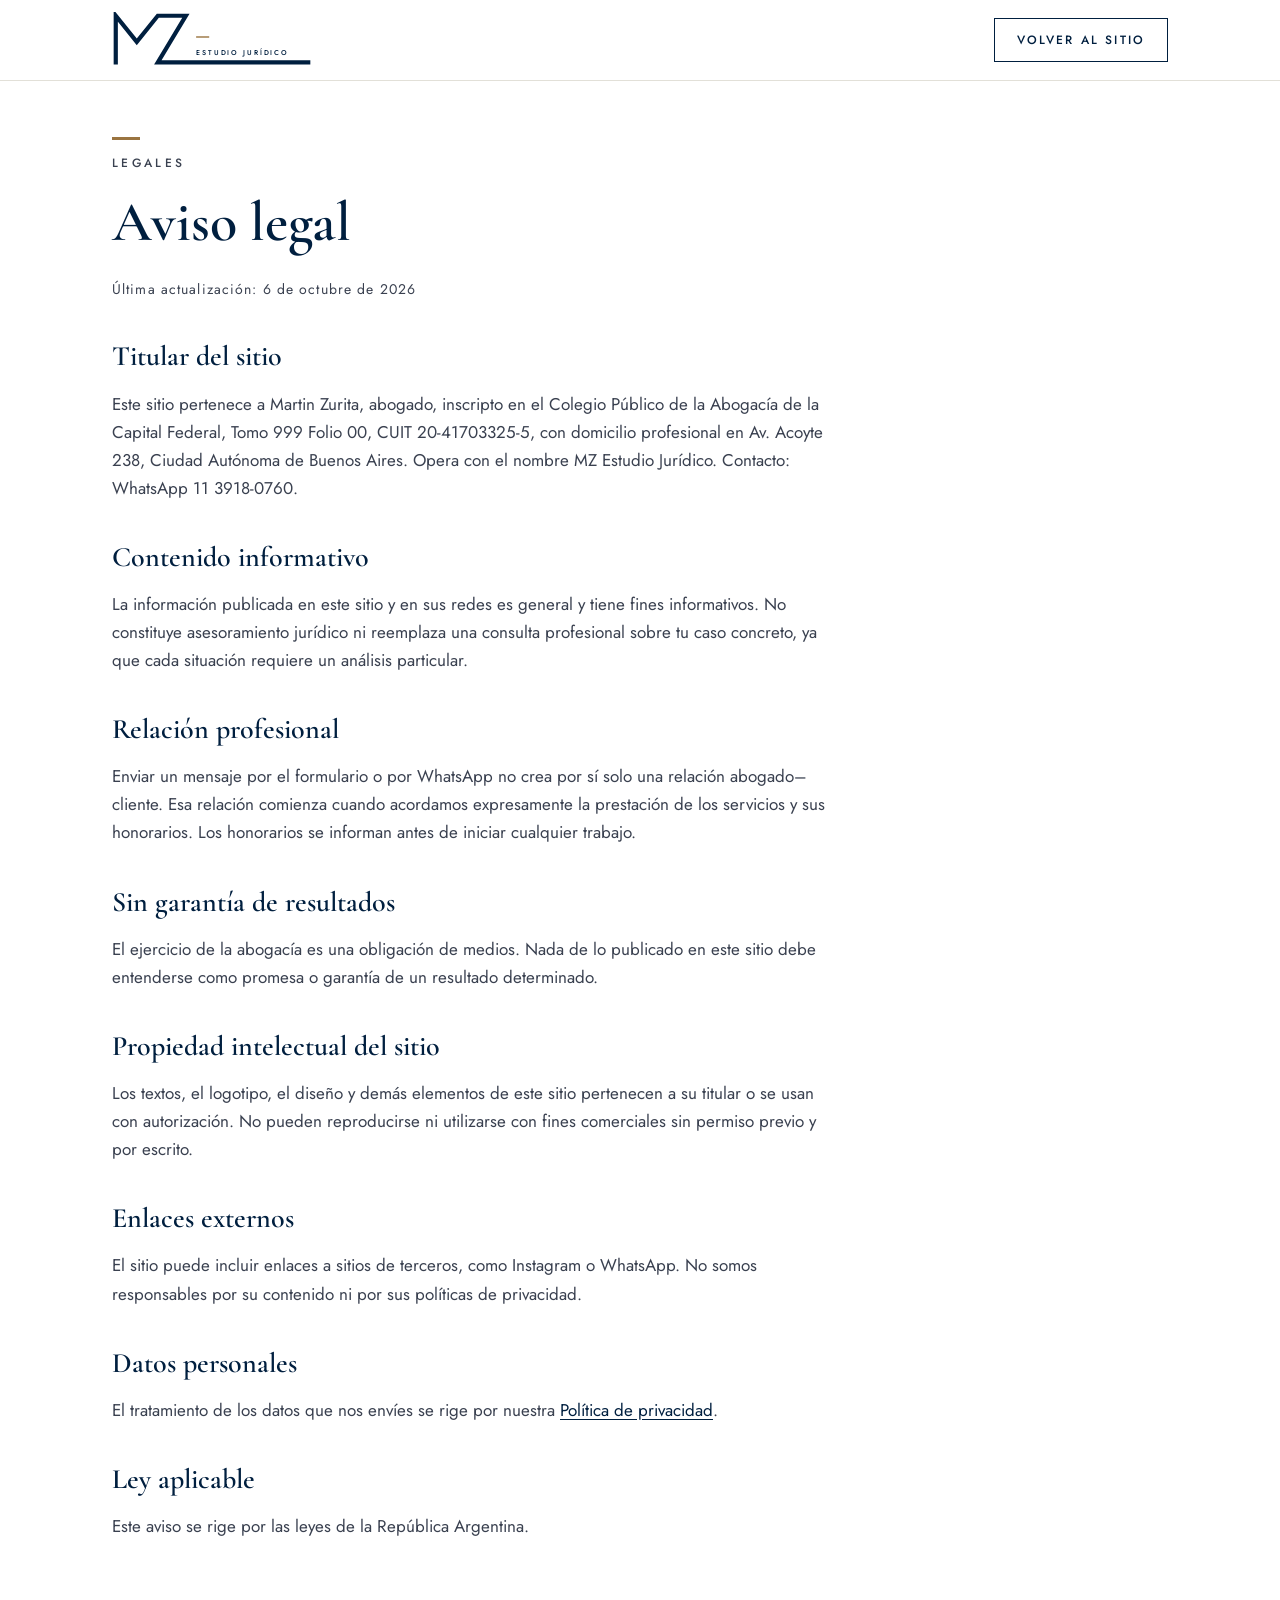
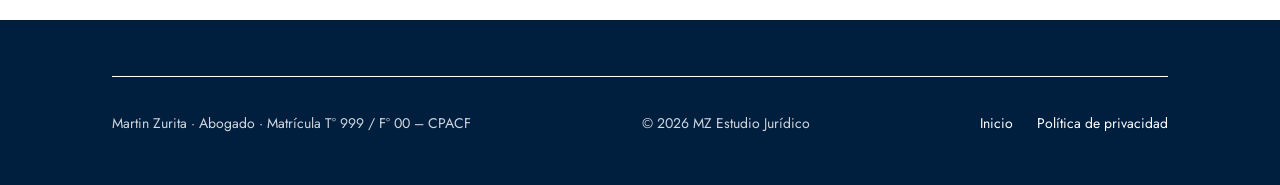
==== aviso-legal.html @ 4fa92b35 "Add files via upload" ====
<!doctype html>
<html lang="es-AR">
<head>
<meta charset="utf-8">
<meta name="viewport" content="width=device-width, initial-scale=1, viewport-fit=cover">
<title>Aviso legal · MZ Estudio Jurídico</title>
<meta name="description" content="Aviso legal y condiciones de uso del sitio de MZ Estudio Jurídico, de Martin Zurita, abogado en la Ciudad Autónoma de Buenos Aires.">
<link rel="canonical" href="https://mzestudiojuridico.com.ar/aviso-legal.html">
<meta name="theme-color" content="#001F3F">
<meta property="og:title" content="Aviso legal · MZ Estudio Jurídico">
<meta property="og:image" content="https://mzestudiojuridico.com.ar/og-image.png">
<link rel="icon" href="favicon.svg" type="image/svg+xml">
<link rel="apple-touch-icon" href="apple-touch-icon.png">
<link rel="preconnect" href="https://fonts.googleapis.com">
<link rel="preconnect" href="https://fonts.gstatic.com" crossorigin>
<link rel="stylesheet" href="https://fonts.googleapis.com/css2?family=Cormorant+Garamond:ital,wght@0,500;0,600;1,500&family=Jost:wght@400;500&display=swap">
<link rel="stylesheet" href="css/styles.css">
</head>
<body>
<a class="skip" href="#contenido">Saltar al contenido</a>

<header class="header">
  <div class="contenedor header__fila">
    <a class="header__logo" href="index.html" aria-label="MZ Estudio Jurídico, ir al inicio">
      <svg viewBox="-8 -8 428 120" aria-hidden="true" focusable="false">
        <polyline points="0,100 0,0 45,56 90,0 150,0 90,100 412,100" fill="none" stroke="currentColor" stroke-width="9" stroke-linejoin="miter" stroke-linecap="square"></polyline>
        <text x="172" y="84" fill="currentColor" style="font-family: 'Jost', 'Century Gothic', sans-serif; font-size: 15px; font-weight: 500; letter-spacing: 4px">ESTUDIO JURÍDICO</text>
        <rect x="172" y="44" width="28" height="3" fill="#9A7440"></rect>
      </svg>
    </a>
    <div class="header__nav-wrap">
      <a class="btn btn--borde" href="index.html">Volver al sitio</a>
    </div>
  </div>
</header>

<main id="contenido" class="legal">
  <div class="contenedor">
    <article class="legal__cuerpo">
      <p class="rotulo">Legales</p>
      <h1>Aviso legal</h1>
      <p class="actualizado">Última actualización: 6 de octubre de 2026</p>

      <h2>Titular del sitio</h2>
      <p>Este sitio pertenece a Martin Zurita, abogado, inscripto en el Colegio Público de la Abogacía de la Capital Federal, Tomo 999 Folio 00, CUIT 20-41703325-5, con domicilio profesional en Av. Acoyte 238, Ciudad Autónoma de Buenos Aires. Opera con el nombre MZ Estudio Jurídico. Contacto: WhatsApp 11 3918-0760.</p>

      <h2>Contenido informativo</h2>
      <p>La información publicada en este sitio y en sus redes es general y tiene fines informativos. No constituye asesoramiento jurídico ni reemplaza una consulta profesional sobre tu caso concreto, ya que cada situación requiere un análisis particular.</p>

      <h2>Relación profesional</h2>
      <p>Enviar un mensaje por el formulario o por WhatsApp no crea por sí solo una relación abogado–cliente. Esa relación comienza cuando acordamos expresamente la prestación de los servicios y sus honorarios. Los honorarios se informan antes de iniciar cualquier trabajo.</p>

      <h2>Sin garantía de resultados</h2>
      <p>El ejercicio de la abogacía es una obligación de medios. Nada de lo publicado en este sitio debe entenderse como promesa o garantía de un resultado determinado.</p>

      <h2>Propiedad intelectual del sitio</h2>
      <p>Los textos, el logotipo, el diseño y demás elementos de este sitio pertenecen a su titular o se usan con autorización. No pueden reproducirse ni utilizarse con fines comerciales sin permiso previo y por escrito.</p>

      <h2>Enlaces externos</h2>
      <p>El sitio puede incluir enlaces a sitios de terceros, como Instagram o WhatsApp. No somos responsables por su contenido ni por sus políticas de privacidad.</p>

      <h2>Datos personales</h2>
      <p>El tratamiento de los datos que nos envíes se rige por nuestra <a href="politica-de-privacidad.html">Política de privacidad</a>.</p>

      <h2>Ley aplicable</h2>
      <p>Este aviso se rige por las leyes de la República Argentina.</p>
    </article>
  </div>
</main>

<footer class="footer sobre-azul">
  <div class="contenedor">
    <div class="footer__abajo">
      <p>Martin Zurita · Abogado · Matrícula T° 999 / F° 00 – CPACF</p>
      <p>© 2026 MZ Estudio Jurídico</p>
      <ul>
        <li><a href="index.html">Inicio</a></li>
        <li><a href="politica-de-privacidad.html">Política de privacidad</a></li>
      </ul>
    </div>
  </div>
</footer>
</body>
</html>
---- css/styles.css ----
/* MZ Estudio Jurídico — estilos del sitio
   Mobile first: base a 375 px, escritorio desde 900 px. Bordes rectos, mucho aire. */

:root {
  --azul: #001F3F;
  --bronce: #9A7440;
  --bronce-claro: #C9A36A;
  --blanco: #FFFFFF;
  --marfil: #F5F4F0;
  --texto-sec: #3A4150;
  --linea: #E2E0D8;
  --linea-azul: rgba(255, 255, 255, 0.24);
  --error: #A3261B;

  --titulos: 'Cormorant Garamond', Garamond, 'Times New Roman', serif;
  --texto: 'Jost', 'Century Gothic', Futura, 'Helvetica Neue', Arial, sans-serif;

  --gutter: 20px;
  --ancho: 1120px;
  --header-h: 68px;
  color-scheme: light;
}

*, *::before, *::after { box-sizing: border-box; }
html { scroll-behavior: smooth; scroll-padding-top: calc(var(--header-h) + 16px); -webkit-text-size-adjust: 100%; }
body {
  margin: 0;
  background: var(--blanco);
  color: var(--azul);
  font-family: var(--texto);
  font-size: 1.0625rem;
  line-height: 1.65;
}
img { max-width: 100%; height: auto; display: block; }
a { color: var(--azul); text-underline-offset: 3px; }
a:hover { color: var(--bronce); }
:focus-visible { outline: 2px solid var(--bronce); outline-offset: 3px; }
h1, h2, h3 { font-family: var(--titulos); font-weight: 500; line-height: 1.08; margin: 0; text-wrap: balance; }
p { margin: 0; }

.skip {
  position: absolute; left: var(--gutter); top: -100px; z-index: 100;
  background: var(--azul); color: var(--blanco); padding: 12px 18px; text-decoration: none;
}
.skip:focus { top: 12px; color: var(--blanco); }

.contenedor { max-width: var(--ancho); margin-inline: auto; padding-inline: var(--gutter); }

/* Rótulos y recursos gráficos */
.rotulo {
  font-family: var(--texto); font-size: 0.75rem; font-weight: 500;
  letter-spacing: 0.28em; text-transform: uppercase; color: var(--texto-sec);
  display: flex; flex-direction: column; gap: 14px; margin: 0;
}
.rotulo::before { content: ""; width: 28px; height: 3px; background: var(--bronce); }
.sobre-azul .rotulo { color: rgba(255, 255, 255, 0.78); }
.sobre-azul .rotulo::before { background: var(--bronce-claro); }

.firma { height: 1.5px; background: var(--azul); border: 0; margin: 0; }
.sobre-azul .firma { background: var(--blanco); }

.punto-lista { list-style: none; margin: 0; padding: 0; display: flex; flex-direction: column; gap: 10px; }
.punto-lista li { display: flex; gap: 14px; }
.punto-lista li::before {
  content: ""; flex: none; width: 7px; height: 7px; background: var(--bronce); margin-top: 0.72em;
}

/* Marcador de contenido a completar: borrar la clase cuando esté el dato real */
.pendiente { color: inherit; background: rgba(201, 163, 106, 0.28); padding: 0 4px; }

/* Botones */
.btn {
  display: inline-flex; align-items: center; justify-content: center; gap: 10px;
  min-height: 48px; padding: 0 24px;
  font: 500 0.8125rem/1 var(--texto); letter-spacing: 0.18em; text-transform: uppercase;
  text-decoration: none; cursor: pointer; border: 1.5px solid var(--azul);
  background: var(--azul); color: var(--blanco);
  transition: background-color .2s ease, color .2s ease, border-color .2s ease;
}
.btn:hover { background: #0B2E54; border-color: #0B2E54; color: var(--blanco); }
.btn--borde { background: transparent; color: var(--azul); }
.btn--borde:hover { background: var(--azul); color: var(--blanco); }
.sobre-azul .btn { background: var(--blanco); border-color: var(--blanco); color: var(--azul); }
.sobre-azul .btn:hover { background: var(--marfil); border-color: var(--marfil); color: var(--azul); }
.sobre-azul .btn--borde { background: transparent; color: var(--blanco); border-color: rgba(255, 255, 255, 0.7); }
.sobre-azul .btn--borde:hover { background: var(--blanco); color: var(--azul); border-color: var(--blanco); }

/* Header */
.header {
  position: sticky; top: 0; z-index: 50;
  background: var(--blanco); border-bottom: 1px solid var(--linea);
}
.header__fila { display: flex; align-items: center; justify-content: space-between; gap: 12px; min-height: var(--header-h); }
.header__logo { display: flex; color: var(--azul); flex-shrink: 1; min-width: 0; }
.header__logo svg { width: 168px; height: auto; display: block; }
.header__nav-wrap { display: flex; align-items: center; gap: 8px; }
.header__nav-wrap .btn { order: 1; min-height: 44px; padding: 0 16px; font-size: 0.75rem; }
.menu-btn { order: 2; }

.menu-btn {
  display: inline-flex; align-items: center; justify-content: center;
  width: 44px; height: 44px; padding: 0; background: transparent; border: 0; color: var(--azul); cursor: pointer;
}
.menu-btn svg { width: 24px; height: 24px; }
.menu-btn .cerrar { display: none; }
.menu-btn[aria-expanded="true"] .abrir { display: none; }
.menu-btn[aria-expanded="true"] .cerrar { display: block; }

.nav { display: none; }
.nav.abierto {
  display: block; position: absolute; left: 0; right: 0; top: 100%;
  background: var(--blanco); border-bottom: 1px solid var(--linea);
}
.nav ul { list-style: none; margin: 0; padding: 8px var(--gutter) 20px; display: flex; flex-direction: column; }
.nav a {
  display: flex; align-items: center; min-height: 52px; border-bottom: 1px solid var(--linea);
  font-size: 0.875rem; letter-spacing: 0.2em; text-transform: uppercase; text-decoration: none; color: var(--azul);
}
.nav a:hover { color: var(--bronce); }

/* Hero */
.hero { background: var(--azul); color: var(--blanco); }
.hero__cuerpo { padding-block: 64px 56px; display: flex; flex-direction: column; gap: 22px; }
.hero h1 { font-size: clamp(2.6rem, 9vw, 5.25rem); font-weight: 500; color: var(--blanco); }
/* Cada frase del título en su propio renglón; si una no entra (celular), se parte pareja y sin palabras colgadas */
.hero h1 .frase, .hero__bajada .frase { display: block; text-wrap: balance; }
.hero h1 em { font-style: italic; color: var(--bronce-claro); }
.hero__bajada { font-size: 1.1875rem; color: rgba(255, 255, 255, 0.86); max-width: 40ch; }
.hero__botones { display: flex; flex-wrap: wrap; gap: 12px; margin-top: 12px; }
.hero__botones .btn { flex: 1 1 220px; }
.hero__base { display: flex; align-items: center; padding-bottom: 40px; }
.hero__base .firma { flex: 1; }
.hero__base span { width: 10px; height: 10px; background: var(--bronce-claro); margin-left: 10px; flex: none; }

/* Secciones */
.seccion { padding-block: 72px; }
.seccion--marfil { background: var(--marfil); }
.seccion__cabeza { display: flex; flex-direction: column; gap: 18px; margin-bottom: 44px; max-width: 680px; }
.seccion__cabeza h2 { font-size: clamp(2.1rem, 6vw, 3.25rem); }
.seccion__cabeza p { color: var(--texto-sec); }

/* Quién soy */
.quien { display: grid; grid-template-columns: minmax(0, 1fr); gap: 40px; }
.quien__foto { margin: 0; aspect-ratio: 4 / 5; width: 100%; max-width: 300px; background: var(--azul); position: relative; overflow: hidden; }
.quien__foto img { width: 100%; height: 100%; object-fit: cover; object-position: center top; }
.quien__foto-vacia {
  position: absolute; inset: 0; display: flex; flex-direction: column; align-items: center; justify-content: center; gap: 16px;
  color: rgba(255, 255, 255, 0.75); font-size: 0.75rem; letter-spacing: 0.24em; text-transform: uppercase;
}
.quien__foto-vacia svg { width: 36%; height: auto; }
.quien__texto { display: flex; flex-direction: column; gap: 22px; min-width: 0; }
.quien__nombre { display: flex; flex-direction: column; gap: 10px; }
.quien__nombre h2 { font-size: clamp(2.5rem, 7vw, 3.75rem); font-weight: 600; }
.quien__titulo { font-size: 0.8125rem; font-weight: 500; letter-spacing: 0.28em; text-transform: uppercase; color: var(--azul); }
.quien__texto p { color: var(--texto-sec); max-width: 62ch; }
.quien__texto .quien__lema { font-family: var(--titulos); font-style: italic; font-size: clamp(1.5rem, 4vw, 1.875rem); line-height: 1.3; color: var(--azul); }
.quien__datos { margin: 8px 0 0; border-top: 1px solid var(--linea); display: grid; grid-template-columns: minmax(0, 1fr); }
.quien__datos div { display: flex; flex-direction: column; gap: 2px; padding-block: 16px; border-bottom: 1px solid var(--linea); }
.quien__datos dt { font-size: 0.75rem; letter-spacing: 0.22em; text-transform: uppercase; color: var(--texto-sec); }
.quien__datos abbr { text-decoration: none; }
.quien__datos dd { margin: 0; font-weight: 500; overflow-wrap: anywhere; }

/* Áreas: grilla que acepta 2, 3 o 4 tarjetas.
   Cada tarjeta usa subgrid con 7 filas (título, descripción, 4 viñetas, link) para que
   títulos, descripciones y cada viñeta arranquen a la misma altura en todas las tarjetas.
   Si una tarjeta nueva tiene otra cantidad de viñetas, ajustar el "span" de abajo. */
.areas { display: grid; grid-template-columns: repeat(auto-fit, minmax(min(100%, 300px), 1fr)); gap: 24px; }
.area {
  border: 1px solid var(--linea); background: var(--blanco); padding: 36px 26px;
  display: grid; grid-row: span 7; grid-template-rows: subgrid; row-gap: 0; min-width: 0;
}
.area h3 { font-size: clamp(1.9rem, 5vw, 2.5rem); font-weight: 600; align-self: start; }
.area > p { color: var(--texto-sec); padding-top: 18px; padding-bottom: 22px; }
.area .punto-lista {
  color: var(--azul); font-size: 1rem;
  display: grid; grid-row: span 4; grid-template-rows: subgrid; row-gap: 10px; align-items: start;
}
.area__link {
  margin-top: 22px; padding-top: 22px; align-self: end; border-top: 1px solid var(--linea);
  display: flex; align-items: center; justify-content: space-between; gap: 12px; min-height: 48px;
  font-size: 0.8125rem; font-weight: 500; letter-spacing: 0.16em; text-transform: uppercase; text-decoration: none;
}
.area__link span[aria-hidden] { font-size: 1.1rem; letter-spacing: 0; transition: transform .2s ease; }
.area__link:hover span[aria-hidden] { transform: translateX(4px); }
.confirmar { font-size: 0.75rem; letter-spacing: 0.12em; color: var(--bronce); text-transform: uppercase; white-space: nowrap; }

/* Cómo trabajo
   Celular (< 768px): columna; número a la izquierda y línea vertical de número a número.
   Desde 768px: 4 columnas con subgrid (número+línea / título / descripción) y línea horizontal. */
.pasos { --sep: 16px; --gap-pasos: 32px; list-style: none; margin: 0; padding: 0; display: grid; grid-template-columns: minmax(0, 1fr); }
.paso {
  display: grid; grid-template-columns: 48px minmax(0, 1fr); grid-template-rows: auto auto;
  column-gap: 20px; align-items: start; padding-bottom: 40px;
}
.paso:last-child { padding-bottom: 0; }
.paso__cabeza {
  grid-column: 1; grid-row: 1 / span 2; align-self: stretch;
  display: flex; flex-direction: column; align-items: center; gap: var(--sep);
}
.paso__num {
  font-family: var(--texto); font-weight: 400; font-size: 2.6rem; line-height: 1; color: var(--bronce);
  font-variant-numeric: lining-nums tabular-nums;
}
.paso__linea {
  position: relative; flex: 1; width: 1.5px; min-height: 24px; background: var(--azul);
  /* llega hasta 16px antes del número siguiente (el padding-bottom del paso es 40px) */
  margin-bottom: calc(var(--sep) - 40px);
}
/* Punto final: separado de la línea por 8px y centrado sobre su eje */
.pasos { --punto: 9px; --aire-punto: 8px; }
.paso:last-child .paso__linea { margin-bottom: calc(var(--punto) + var(--aire-punto)); }
.paso:last-child .paso__linea::after {
  content: ""; position: absolute; left: 50%; bottom: calc(-1 * (var(--punto) + var(--aire-punto)));
  width: var(--punto); height: var(--punto); transform: translateX(-50%); background: var(--bronce);
}
.paso h3 { grid-column: 2; font-size: 1.75rem; font-weight: 600; }
.paso p { grid-column: 2; color: var(--texto-sec); padding-top: 12px; }

@media (min-width: 768px) {
  .pasos { grid-template-columns: repeat(4, minmax(0, 1fr)); grid-template-rows: auto auto auto; column-gap: var(--gap-pasos); align-items: start; }
  .paso { grid-row: span 3; grid-template-columns: minmax(0, 1fr); grid-template-rows: subgrid; row-gap: 0; padding-bottom: 0; }
  .paso__cabeza { grid-row: 1; flex-direction: row; align-items: center; align-self: start; padding-bottom: 24px; }
  .paso__linea {
    flex: 1; width: auto; height: 1.5px; min-height: 0; margin-bottom: 0;
    /* se mete en el espacio entre columnas y termina 16px antes del número siguiente */
    margin-right: calc(var(--sep) - var(--gap-pasos));
  }
  .paso:last-child .paso__linea { margin-right: calc(var(--punto) + var(--aire-punto)); margin-bottom: 0; }
  .paso:last-child .paso__linea::after {
    left: auto; right: calc(-1 * (var(--punto) + var(--aire-punto))); bottom: auto; top: 50%; transform: translateY(-50%);
  }
  .paso h3, .paso p { grid-column: 1; }
  .paso h3 { grid-row: 2; }
  .paso p { grid-row: 3; }
}

/* Contacto */
.contacto { display: grid; grid-template-columns: minmax(0, 1fr); gap: 40px; }
.form { background: var(--blanco); border: 1px solid var(--linea); padding: 28px 20px; display: grid; gap: 22px; grid-template-columns: minmax(0, 1fr); }
.campo { display: flex; flex-direction: column; gap: 8px; min-width: 0; }
.campo label { font-size: 0.75rem; font-weight: 500; letter-spacing: 0.2em; text-transform: uppercase; color: var(--azul); }
.campo label small { font-size: inherit; letter-spacing: 0.1em; text-transform: none; color: var(--texto-sec); font-weight: 400; }
.campo input, .campo select, .campo textarea {
  width: 100%; min-height: 48px; padding: 12px 14px; border-radius: 0;
  font: 400 1rem/1.4 var(--texto); color: var(--azul); background: var(--marfil);
  border: 1px solid var(--linea); border-bottom: 1.5px solid var(--azul);
}
.campo select { appearance: none; background-image: linear-gradient(45deg, transparent 50%, var(--azul) 50%), linear-gradient(135deg, var(--azul) 50%, transparent 50%); background-position: calc(100% - 20px) 50%, calc(100% - 15px) 50%; background-size: 5px 5px; background-repeat: no-repeat; padding-right: 40px; }
.campo textarea { min-height: 140px; resize: vertical; }
.campo input:focus, .campo select:focus, .campo textarea:focus { outline: 2px solid var(--bronce); outline-offset: 0; }
.campo [aria-invalid="true"] { border-bottom-color: var(--error); }
.campo__error { color: var(--error); font-size: 0.875rem; }
.consentimiento { display: grid; grid-template-columns: 24px minmax(0, 1fr); gap: 12px; align-items: start; font-size: 0.9375rem; color: var(--texto-sec); }
.consentimiento input { width: 22px; height: 22px; margin: 2px 0 0; accent-color: var(--azul); }
.consentimiento .campo__error { grid-column: 2; }
.form__enviar { display: flex; flex-direction: column; gap: 14px; }
.form__estado { font-size: 0.9375rem; }
.form__estado--error { color: var(--error); }
.form .btn[disabled] { opacity: 0.6; cursor: progress; }
.exito { display: flex; flex-direction: column; gap: 14px; padding: 8px 0; }
.exito h3 { font-size: 2rem; font-weight: 600; }
.exito p { color: var(--texto-sec); }
.hp { position: absolute; left: -10000px; width: 1px; height: 1px; overflow: hidden; }

.datos { display: flex; flex-direction: column; gap: 28px; }
.datos dl { margin: 0; border-top: 1.5px solid var(--azul); }
.datos dl div { padding-block: 18px; border-bottom: 1px solid var(--linea); display: flex; flex-direction: column; gap: 4px; }
.datos dt { font-size: 0.75rem; letter-spacing: 0.22em; text-transform: uppercase; color: var(--texto-sec); }
.datos dd { margin: 0; font-size: 1.125rem; font-weight: 500; overflow-wrap: anywhere; }
.datos dd a { text-decoration: none; }
.datos dd a:hover { text-decoration: underline; }
.datos .btn { align-self: flex-start; }
.icono { width: 20px; height: 20px; flex: none; }

/* Footer */
.footer { background: var(--azul); color: rgba(255, 255, 255, 0.82); padding-block: 56px 40px; font-size: 0.9375rem; }
.footer a { color: var(--blanco); text-decoration: none; }
.footer a:hover { color: var(--bronce-claro); text-decoration: underline; }
.footer__arriba { display: flex; flex-direction: column; gap: 32px; padding-bottom: 32px; }
.footer__logo svg { width: 220px; height: auto; display: block; color: var(--blanco); }
.footer nav ul { list-style: none; margin: 0; padding: 0; display: flex; flex-wrap: wrap; gap: 4px 28px; }
.footer nav a { display: inline-flex; align-items: center; min-height: 44px; font-size: 0.8125rem; letter-spacing: 0.18em; text-transform: uppercase; }
.footer__abajo { display: flex; flex-direction: column; gap: 10px; padding-top: 24px; border-top: 1.5px solid var(--blanco); font-size: 0.875rem; }
.footer__abajo ul { list-style: none; margin: 0; padding: 0; display: flex; flex-wrap: wrap; gap: 4px 24px; }
.footer__abajo li a { display: inline-flex; min-height: 44px; align-items: center; }

/* WhatsApp flotante (solo celular) */
.wa-flotante {
  position: fixed; right: 16px; bottom: calc(16px + env(safe-area-inset-bottom, 0px)); z-index: 40;
  width: 56px; height: 56px; display: flex; align-items: center; justify-content: center;
  background: var(--azul); color: var(--blanco); border: 1.5px solid var(--blanco);
  box-shadow: 0 4px 14px rgba(0, 31, 63, 0.22);
}
.wa-flotante:hover { color: var(--bronce-claro); }
.wa-flotante svg { width: 26px; height: 26px; }

/* Páginas legales */
.legal { padding-block: 56px 80px; }
.legal__cuerpo { max-width: 720px; display: flex; flex-direction: column; gap: 18px; }
.legal h1 { font-size: clamp(2.4rem, 7vw, 3.5rem); font-weight: 600; margin-bottom: 8px; }
.legal h2 { font-size: 1.75rem; font-weight: 600; margin-top: 22px; }
.legal p, .legal li { color: var(--texto-sec); }
.legal ul { margin: 0; padding-left: 1.2em; display: flex; flex-direction: column; gap: 6px; }
.legal .actualizado { font-size: 0.875rem; letter-spacing: 0.08em; }
.legal .aviso { border-left: 0; border-top: 1.5px solid var(--azul); padding-top: 16px; font-size: 0.9375rem; }

/* Fades al entrar (solo si hay JS y no se pidió reducir movimiento) */
@media (prefers-reduced-motion: no-preference) {
  .js .revelar { transition: opacity .7s ease, transform .7s ease; }
  .js .revelar.oculto { opacity: 0; transform: translateY(14px); }
}
@media (prefers-reduced-motion: reduce) {
  html { scroll-behavior: auto; }
  *, *::before, *::after { transition: none !important; animation: none !important; }
}

/* Tablet y escritorio */
@media (min-width: 600px) {
  :root { --gutter: 32px; }
  .header__logo svg { width: 200px; }
  .form { padding: 36px 32px; grid-template-columns: repeat(2, minmax(0, 1fr)); }
  .campo--ancho, .consentimiento, .form__enviar, .exito { grid-column: 1 / -1; }
  .quien__datos { grid-template-columns: repeat(2, minmax(0, 1fr)); column-gap: 24px; }
  .hero__botones .btn { flex: 0 0 auto; }
  .area { padding: 44px 40px; }
}

@media (min-width: 900px) {
  :root { --header-h: 80px; }
  .menu-btn { display: none; }
  .nav, .nav.abierto { display: block; position: static; border: 0; background: none; }
  .nav ul { flex-direction: row; gap: 30px; padding: 0; }
  .nav a { min-height: 44px; border: 0; font-size: 0.75rem; letter-spacing: 0.18em; }
  .header__fila { gap: 32px; }
  .header__nav-wrap { gap: 32px; }
  .header__nav-wrap .btn { padding: 0 22px; }

  .hero__cuerpo { padding-block: 112px 88px; gap: 28px; }
  .hero__bajada { font-size: 1.375rem; }
  .hero__base { padding-bottom: 56px; }

  .seccion { padding-block: 112px; }
  .seccion__cabeza { margin-bottom: 60px; }

  .quien { grid-template-columns: minmax(0, 4fr) minmax(0, 7fr); gap: 72px; align-items: center; }
  .quien__foto { max-width: 360px; justify-self: center; }

  .contacto { grid-template-columns: minmax(0, 7fr) minmax(0, 4fr); gap: 56px; align-items: start; }

  .footer__arriba { flex-direction: row; justify-content: space-between; align-items: center; }
  .footer__abajo { flex-direction: row; justify-content: space-between; align-items: center; gap: 24px; flex-wrap: wrap; }

  .wa-flotante { display: none; }
}
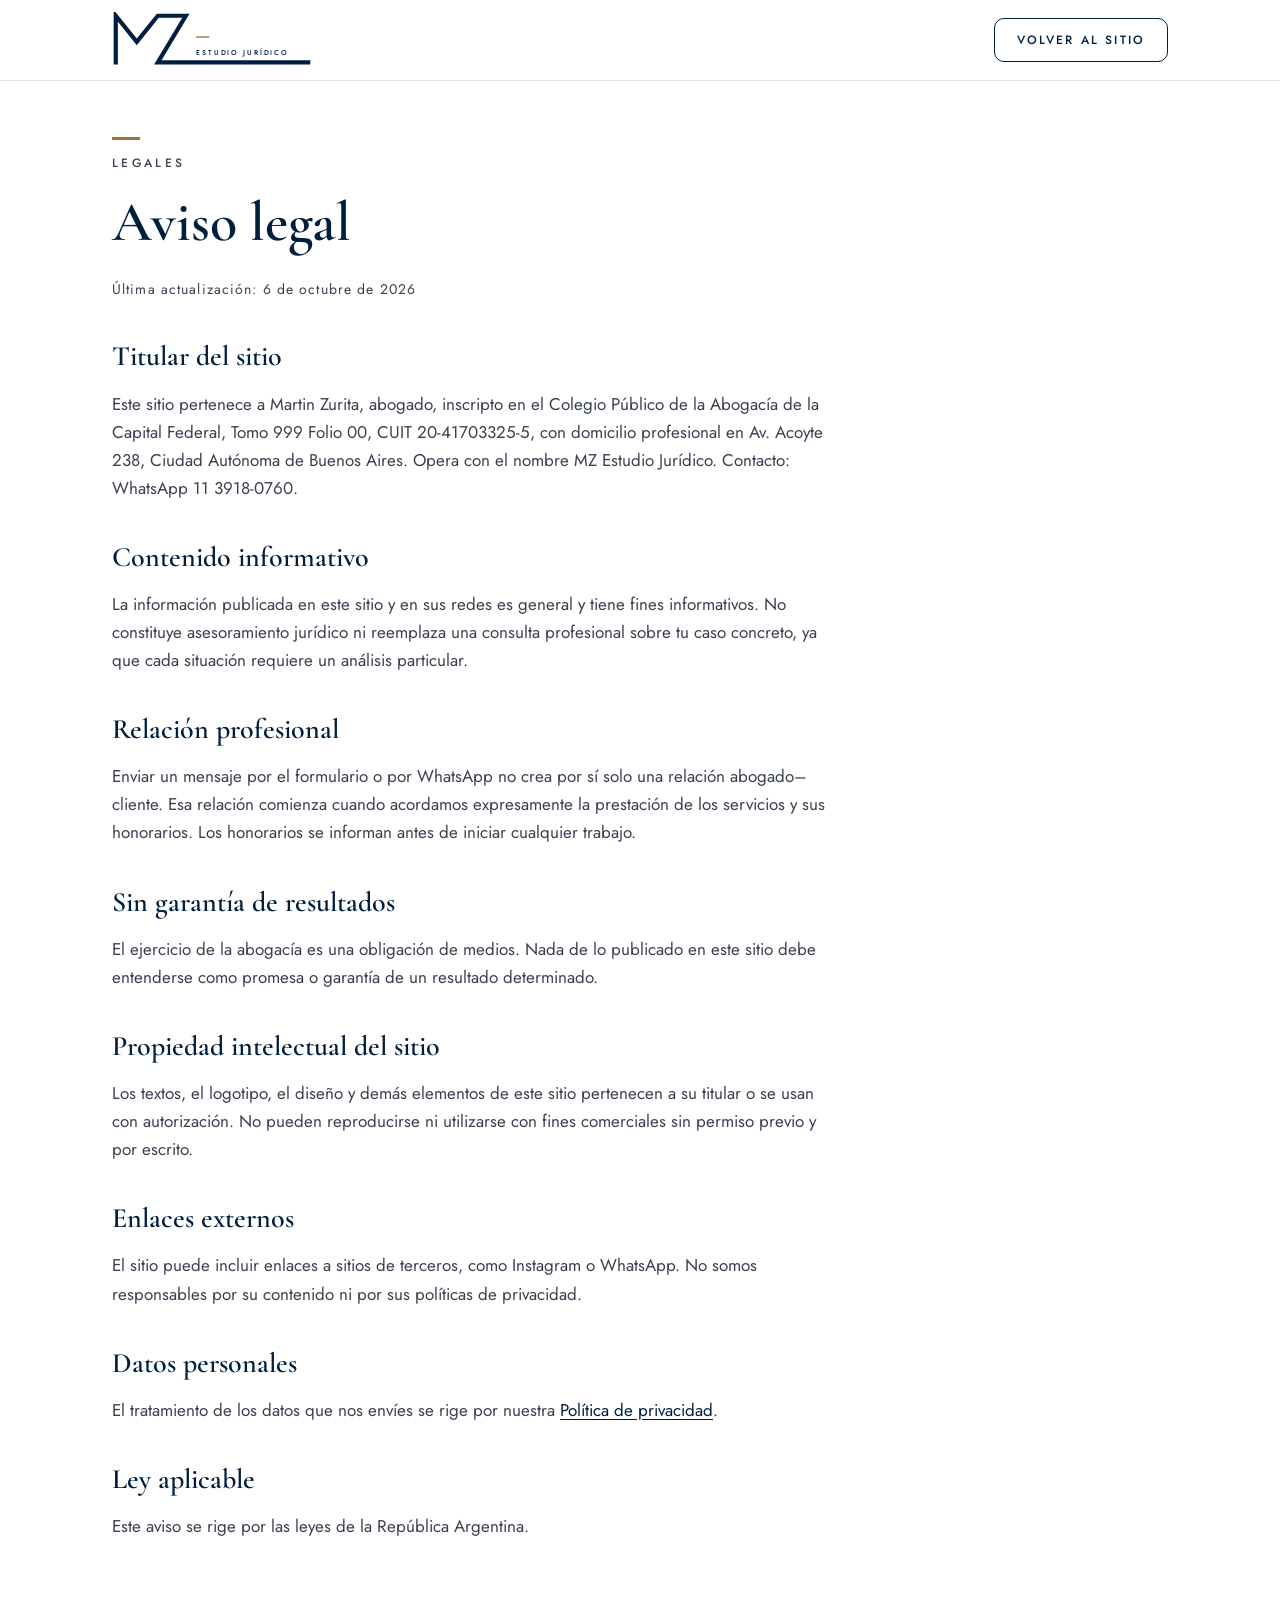
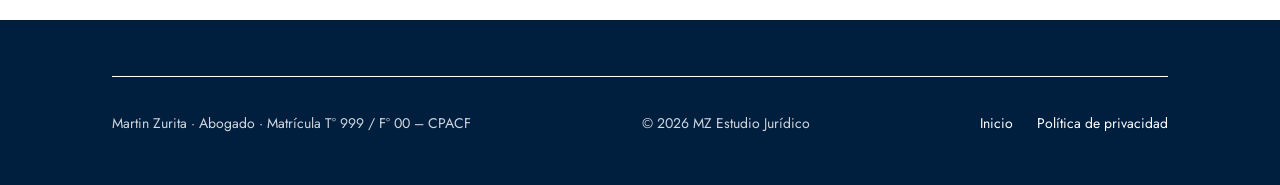
==== commit 532ef8b8: "Add files via upload" ====
--- a/css/styles.css
+++ b/css/styles.css
@@ -141,7 +141,7 @@
 
 /* Quién soy */
 .quien { display: grid; grid-template-columns: minmax(0, 1fr); gap: 40px; }
-.quien__foto { margin: 0; aspect-ratio: 4 / 5; width: 100%; max-width: 300px; background: var(--azul); position: relative; overflow: hidden; }
+.quien__foto { margin: 0; aspect-ratio: 4 / 5; width: 100%; max-width: 270px; background: var(--azul); position: relative; overflow: hidden; }
 .quien__foto img { width: 100%; height: 100%; object-fit: cover; object-position: center top; }
 .quien__foto-vacia {
   position: absolute; inset: 0; display: flex; flex-direction: column; align-items: center; justify-content: center; gap: 16px;
@@ -270,6 +270,24 @@
 .datos dd a { text-decoration: none; }
 .datos dd a:hover { text-decoration: underline; }
 .datos .btn { align-self: flex-start; }
+
+/* Esquinas redondeadas en todo el sitio: botones, tarjetas, foto y formulario.
+   Las franjas de ancho completo (portada, pie, secciones) quedan rectas. */
+:root { --radio: 10px; --radio-grande: 15px; }
+.btn, .skip { border-radius: var(--radio); }
+.area, .quien__foto, #contacto .form { border-radius: var(--radio-grande); }
+.nav.abierto { border-radius: 0 0 var(--radio-grande) var(--radio-grande); }
+#contacto .campo input,
+#contacto .campo select,
+#contacto .campo textarea {
+  border-radius: var(--radio);
+  border: 1px solid rgba(0, 31, 63, 0.45);
+}
+#contacto .campo [aria-invalid="true"] { border-color: var(--error); }
+#contacto .campo input:focus,
+#contacto .campo select:focus,
+#contacto .campo textarea:focus { outline-offset: 1px; }
+#contacto .consentimiento input { border-radius: 4px; }
 .icono { width: 20px; height: 20px; flex: none; }
 
 /* Footer */
@@ -285,14 +303,19 @@
 .footer__abajo li a { display: inline-flex; min-height: 44px; align-items: center; }
 
 /* WhatsApp flotante (solo celular) */
+/* WhatsApp flotante: circular, con el verde y el logo de WhatsApp (un tono más oscuro que el #25D366 original) */
 .wa-flotante {
+  --wa-verde: #1EA952;
+  --wa-verde-hover: #178A42;
   position: fixed; right: 16px; bottom: calc(16px + env(safe-area-inset-bottom, 0px)); z-index: 40;
-  width: 56px; height: 56px; display: flex; align-items: center; justify-content: center;
-  background: var(--azul); color: var(--blanco); border: 1.5px solid var(--blanco);
-  box-shadow: 0 4px 14px rgba(0, 31, 63, 0.22);
-}
-.wa-flotante:hover { color: var(--bronce-claro); }
-.wa-flotante svg { width: 26px; height: 26px; }
+  width: 50px; height: 50px; border-radius: 50%;
+  display: flex; align-items: center; justify-content: center;
+  background: var(--wa-verde); color: var(--blanco); border: 0;
+  box-shadow: 0 4px 14px rgba(0, 0, 0, 0.25);
+  transition: background-color .2s ease;
+}
+.wa-flotante:hover { background: var(--wa-verde-hover); color: var(--blanco); }
+.wa-flotante svg { width: 25px; height: 25px; }
 
 /* Páginas legales */
 .legal { padding-block: 56px 80px; }
@@ -343,12 +366,12 @@
   .seccion__cabeza { margin-bottom: 60px; }
 
   .quien { grid-template-columns: minmax(0, 4fr) minmax(0, 7fr); gap: 72px; align-items: center; }
-  .quien__foto { max-width: 360px; justify-self: center; }
+  .quien__foto { max-width: 320px; justify-self: center; }
 
   .contacto { grid-template-columns: minmax(0, 7fr) minmax(0, 4fr); gap: 56px; align-items: start; }
 
   .footer__arriba { flex-direction: row; justify-content: space-between; align-items: center; }
   .footer__abajo { flex-direction: row; justify-content: space-between; align-items: center; gap: 24px; flex-wrap: wrap; }
 
-  .wa-flotante { display: none; }
-}
+  .wa-flotante { right: 28px; bottom: 28px; width: 54px; height: 54px; }
+}
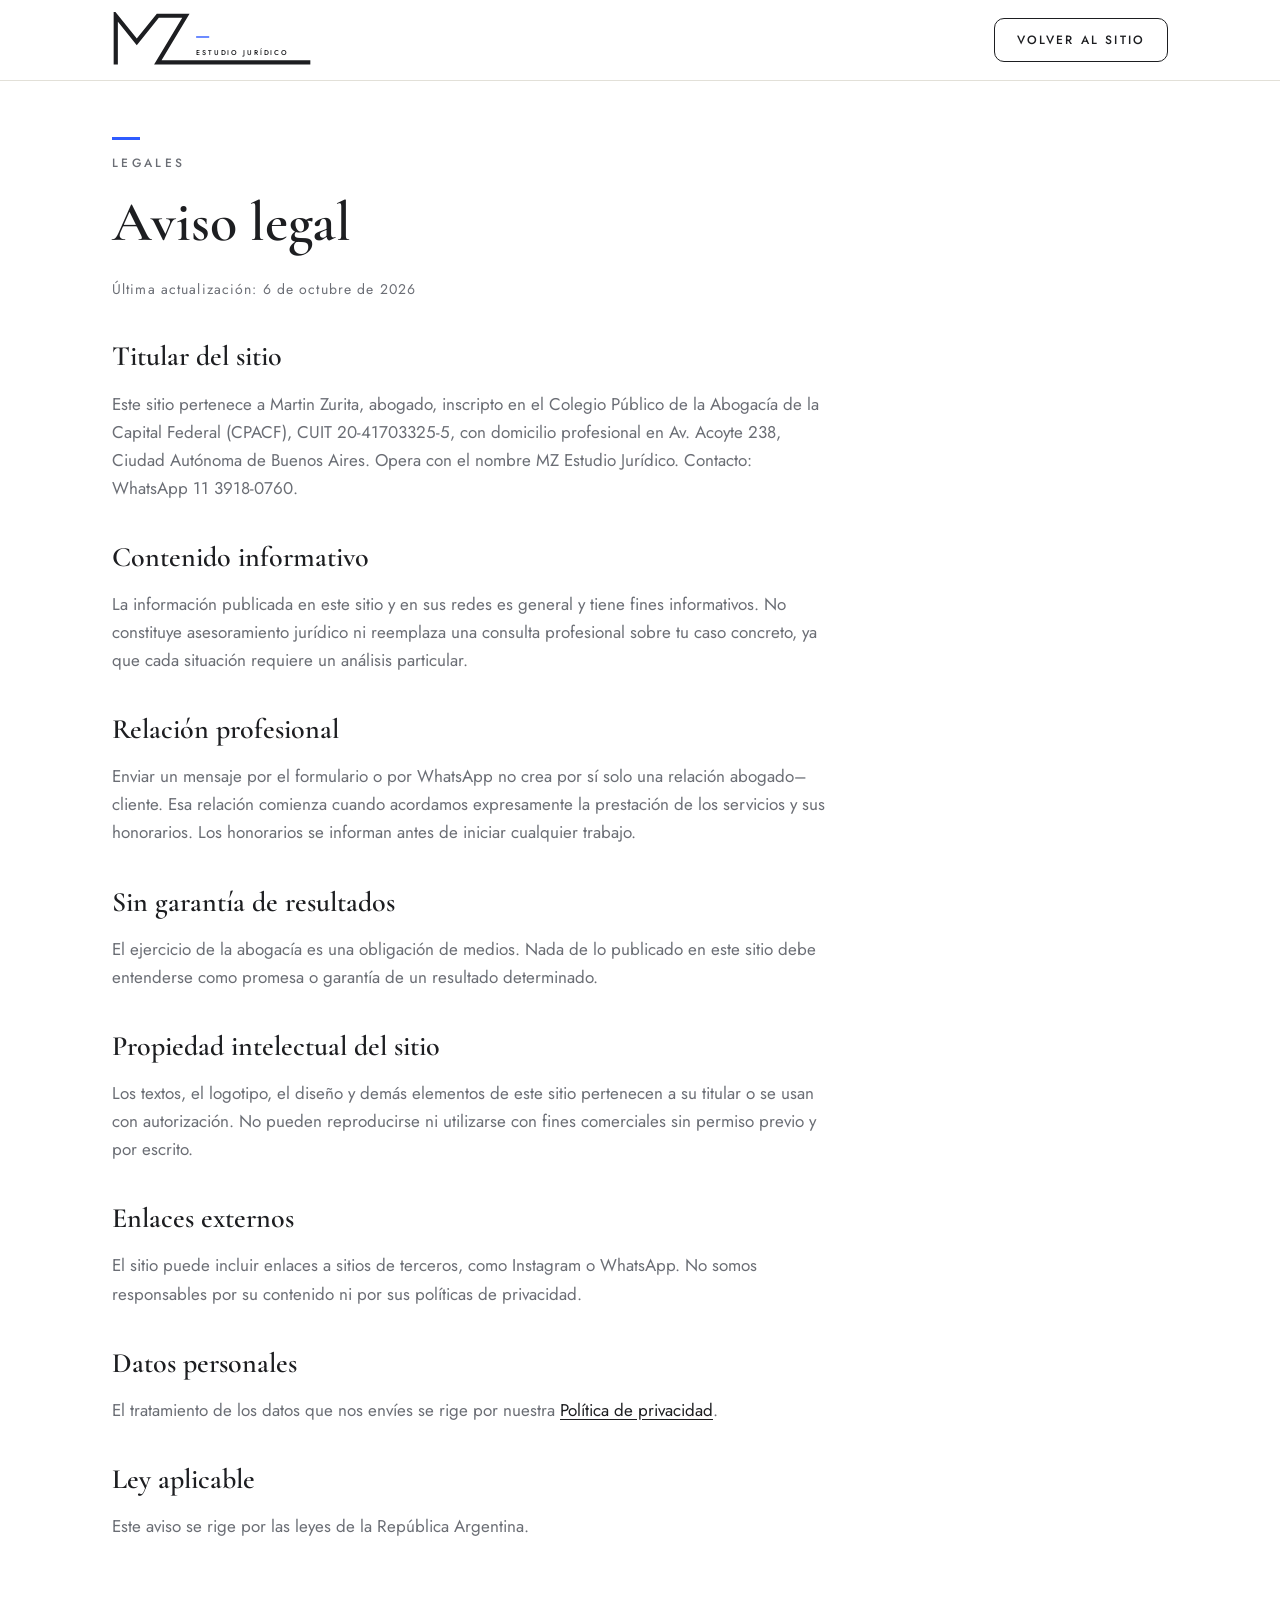
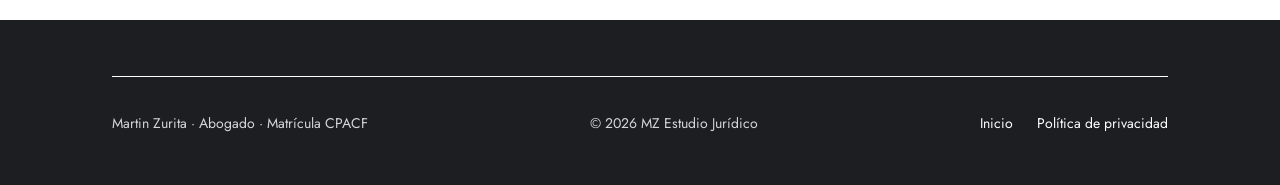
==== commit 8590d222: "Add files via upload" ====
--- a/aviso-legal.html
+++ b/aviso-legal.html
@@ -5,10 +5,10 @@
 <meta name="viewport" content="width=device-width, initial-scale=1, viewport-fit=cover">
 <title>Aviso legal · MZ Estudio Jurídico</title>
 <meta name="description" content="Aviso legal y condiciones de uso del sitio de MZ Estudio Jurídico, de Martin Zurita, abogado en la Ciudad Autónoma de Buenos Aires.">
-<link rel="canonical" href="https://mzestudiojuridico.com.ar/aviso-legal.html">
-<meta name="theme-color" content="#001F3F">
+<link rel="canonical" href="https://mzestudio.com.ar/aviso-legal.html">
+<meta name="theme-color" content="#1D1E21">
 <meta property="og:title" content="Aviso legal · MZ Estudio Jurídico">
-<meta property="og:image" content="https://mzestudiojuridico.com.ar/og-image.png">
+<meta property="og:image" content="https://mzestudio.com.ar/og-image.png">
 <link rel="icon" href="favicon.svg" type="image/svg+xml">
 <link rel="apple-touch-icon" href="apple-touch-icon.png">
 <link rel="preconnect" href="https://fonts.googleapis.com">
@@ -25,7 +25,7 @@
       <svg viewBox="-8 -8 428 120" aria-hidden="true" focusable="false">
         <polyline points="0,100 0,0 45,56 90,0 150,0 90,100 412,100" fill="none" stroke="currentColor" stroke-width="9" stroke-linejoin="miter" stroke-linecap="square"></polyline>
         <text x="172" y="84" fill="currentColor" style="font-family: 'Jost', 'Century Gothic', sans-serif; font-size: 15px; font-weight: 500; letter-spacing: 4px">ESTUDIO JURÍDICO</text>
-        <rect x="172" y="44" width="28" height="3" fill="#9A7440"></rect>
+        <rect x="172" y="44" width="28" height="3" fill="#2F5BFF"></rect>
       </svg>
     </a>
     <div class="header__nav-wrap">
@@ -42,7 +42,7 @@
       <p class="actualizado">Última actualización: 6 de octubre de 2026</p>
 
       <h2>Titular del sitio</h2>
-      <p>Este sitio pertenece a Martin Zurita, abogado, inscripto en el Colegio Público de la Abogacía de la Capital Federal, Tomo 999 Folio 00, CUIT 20-41703325-5, con domicilio profesional en Av. Acoyte 238, Ciudad Autónoma de Buenos Aires. Opera con el nombre MZ Estudio Jurídico. Contacto: WhatsApp 11 3918-0760.</p>
+      <p>Este sitio pertenece a Martin Zurita, abogado, inscripto en el Colegio Público de la Abogacía de la Capital Federal (CPACF), CUIT 20-41703325-5, con domicilio profesional en Av. Acoyte 238, Ciudad Autónoma de Buenos Aires. Opera con el nombre MZ Estudio Jurídico. Contacto: WhatsApp 11 3918-0760.</p>
 
       <h2>Contenido informativo</h2>
       <p>La información publicada en este sitio y en sus redes es general y tiene fines informativos. No constituye asesoramiento jurídico ni reemplaza una consulta profesional sobre tu caso concreto, ya que cada situación requiere un análisis particular.</p>
@@ -71,7 +71,7 @@
 <footer class="footer sobre-azul">
   <div class="contenedor">
     <div class="footer__abajo">
-      <p>Martin Zurita · Abogado · Matrícula T° 999 / F° 00 – CPACF</p>
+      <p>Martin Zurita · Abogado · Matrícula CPACF</p>
       <p>© 2026 MZ Estudio Jurídico</p>
       <ul>
         <li><a href="index.html">Inicio</a></li>
--- a/css/styles.css
+++ b/css/styles.css
@@ -2,12 +2,12 @@
    Mobile first: base a 375 px, escritorio desde 900 px. Bordes rectos, mucho aire. */
 
 :root {
-  --azul: #001F3F;
-  --bronce: #9A7440;
-  --bronce-claro: #C9A36A;
+  --azul: #1D1E21;
+  --bronce: #2F5BFF;
+  --bronce-claro: #2F5BFF;
   --blanco: #FFFFFF;
-  --marfil: #F5F4F0;
-  --texto-sec: #3A4150;
+  --marfil: #F4F2EE;
+  --texto-sec: #6B6E75;
   --linea: #E2E0D8;
   --linea-azul: rgba(255, 255, 255, 0.24);
   --error: #A3261B;
@@ -66,7 +66,7 @@
 }
 
 /* Marcador de contenido a completar: borrar la clase cuando esté el dato real */
-.pendiente { color: inherit; background: rgba(201, 163, 106, 0.28); padding: 0 4px; }
+.pendiente { color: inherit; background: rgba(47, 91, 255, 0.28); padding: 0 4px; }
 
 /* Botones */
 .btn {
@@ -77,7 +77,7 @@
   background: var(--azul); color: var(--blanco);
   transition: background-color .2s ease, color .2s ease, border-color .2s ease;
 }
-.btn:hover { background: #0B2E54; border-color: #0B2E54; color: var(--blanco); }
+.btn:hover { background: #2C2E33; border-color: #2C2E33; color: var(--blanco); }
 .btn--borde { background: transparent; color: var(--azul); }
 .btn--borde:hover { background: var(--azul); color: var(--blanco); }
 .sobre-azul .btn { background: var(--blanco); border-color: var(--blanco); color: var(--azul); }
@@ -281,7 +281,7 @@
 #contacto .campo select,
 #contacto .campo textarea {
   border-radius: var(--radio);
-  border: 1px solid rgba(0, 31, 63, 0.45);
+  border: 1px solid rgba(29, 30, 33, 0.45);
 }
 #contacto .campo [aria-invalid="true"] { border-color: var(--error); }
 #contacto .campo input:focus,
@@ -293,7 +293,7 @@
 /* Footer */
 .footer { background: var(--azul); color: rgba(255, 255, 255, 0.82); padding-block: 56px 40px; font-size: 0.9375rem; }
 .footer a { color: var(--blanco); text-decoration: none; }
-.footer a:hover { color: var(--bronce-claro); text-decoration: underline; }
+.footer a:hover { color: #FFFFFF; text-decoration: underline; }
 .footer__arriba { display: flex; flex-direction: column; gap: 32px; padding-bottom: 32px; }
 .footer__logo svg { width: 220px; height: auto; display: block; color: var(--blanco); }
 .footer nav ul { list-style: none; margin: 0; padding: 0; display: flex; flex-wrap: wrap; gap: 4px 28px; }
@@ -374,4 +374,8 @@
   .footer__abajo { flex-direction: row; justify-content: space-between; align-items: center; gap: 24px; flex-wrap: wrap; }
 
   .wa-flotante { right: 28px; bottom: 28px; width: 54px; height: 54px; }
-}
+}
+
+/* El mensaje de Marcas lleva una guía de 4 líneas: se deja más alto para que se lea completa */
+#contacto .campo textarea { min-height: 170px; }
+.exito .btn { align-self: flex-start; margin-top: 6px; }
